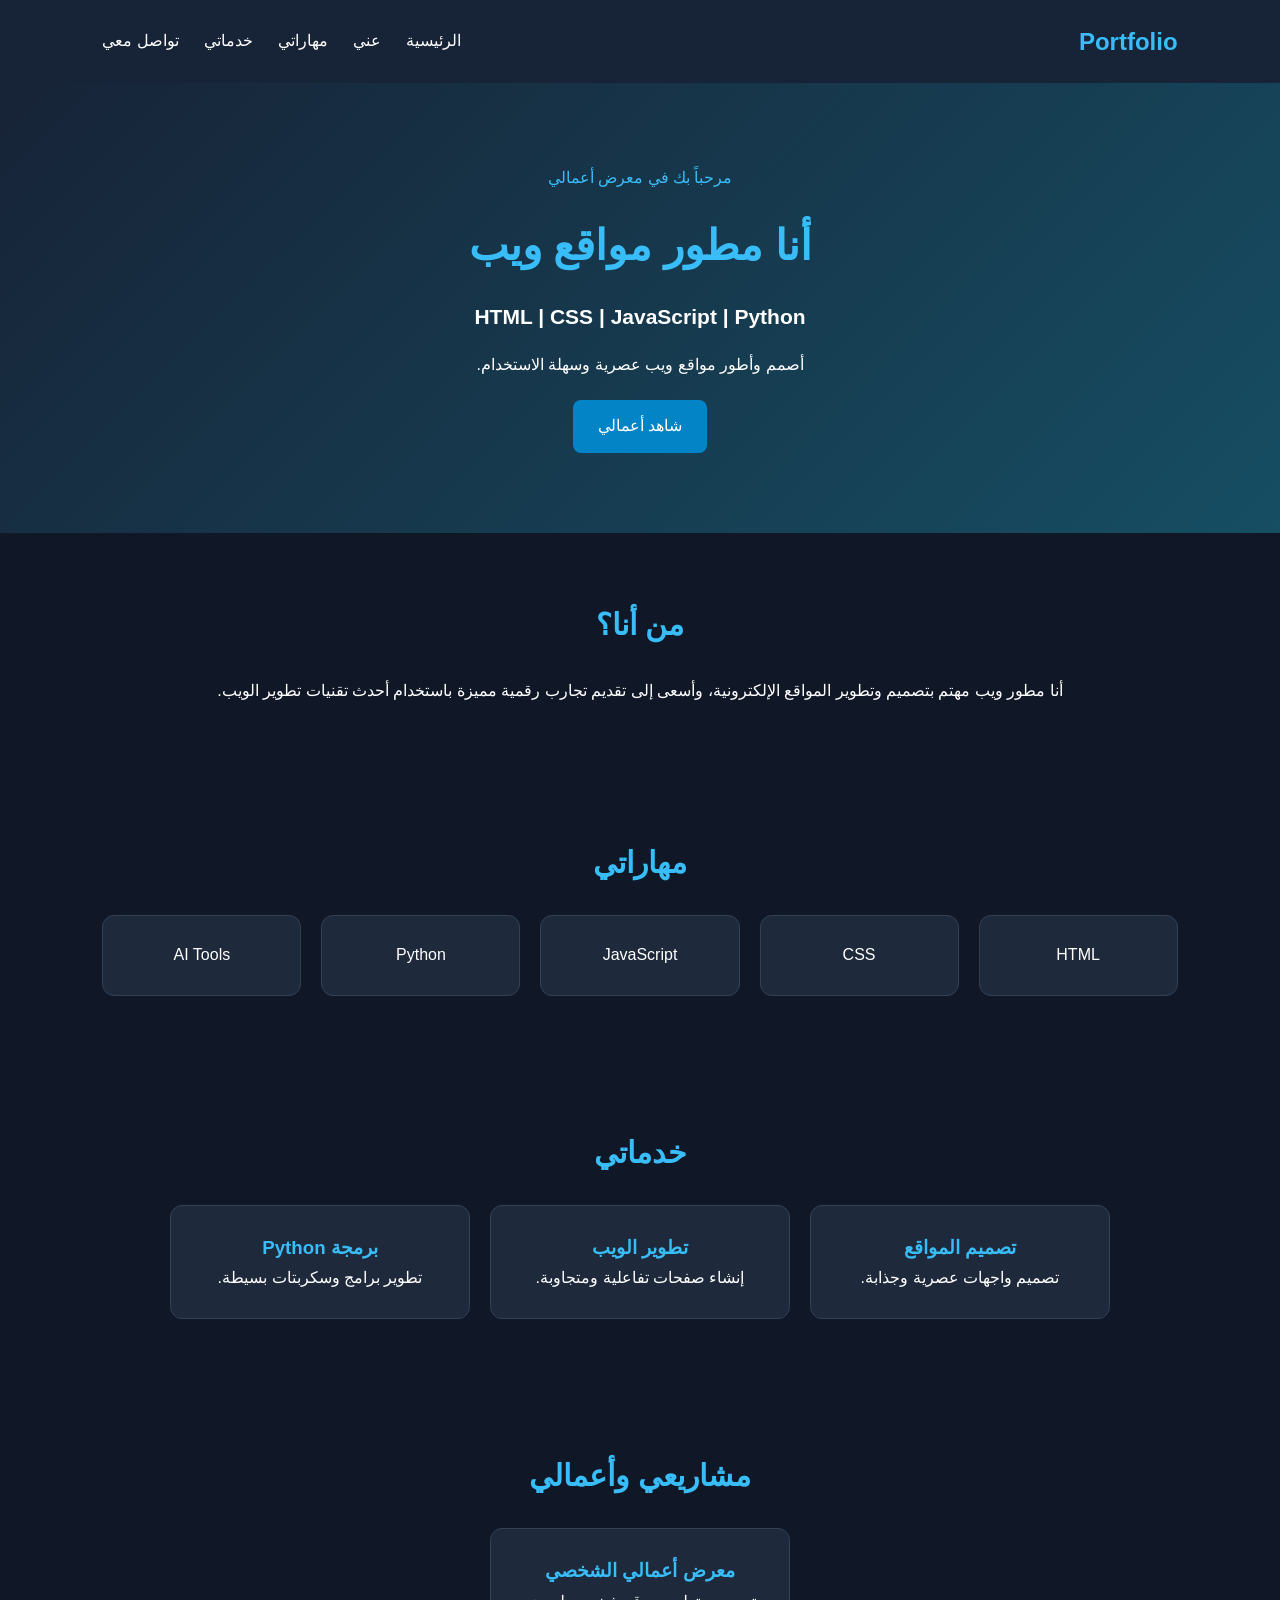
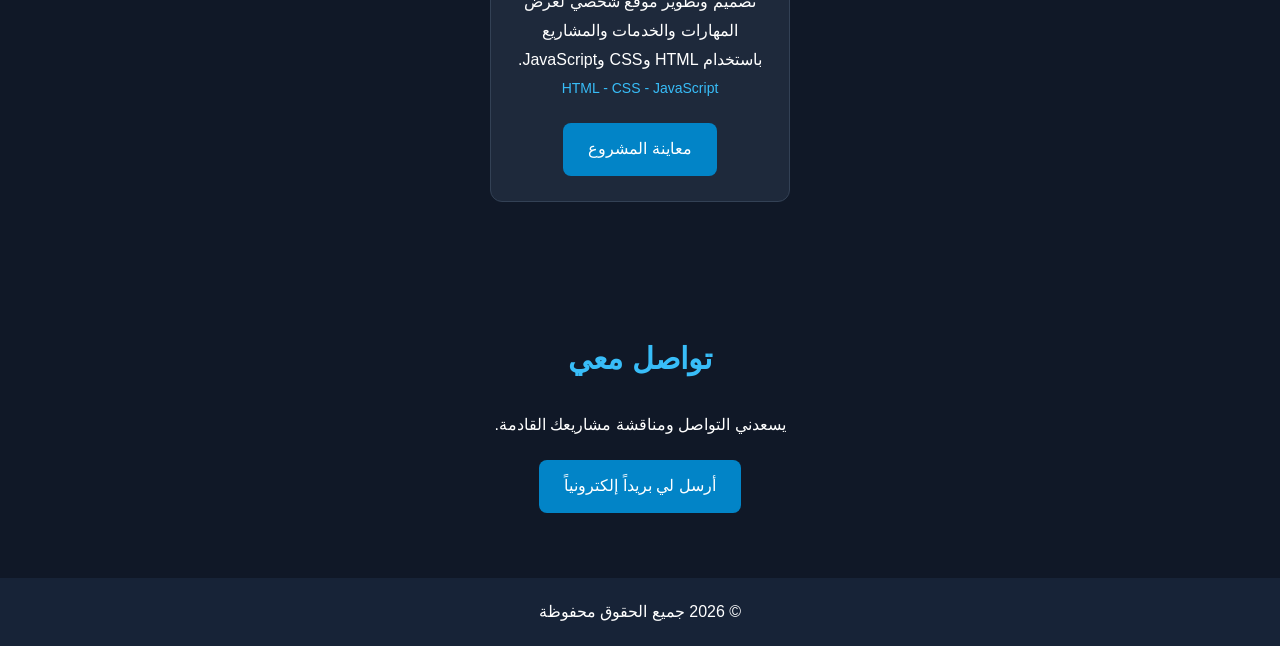
==== index.html @ 1af6b7c2 "Add files via upload" ====
<!DOCTYPE html>
<html lang="ar" dir="rtl">
<head>
    <meta charset="UTF-8">
    <meta name="viewport" content="width=device-width, initial-scale=1.0">
    <title>معرض أعمالي | مطور ويب</title>
    <link rel="stylesheet" href="style.css">
</head>
<body>

<header>
    <nav class="navbar">
        <h2 class="logo">Portfolio</h2>
        <button id="menuBtn" aria-label="فتح القائمة">☰</button>
        <ul id="navLinks">
            <li><a href="#home">الرئيسية</a></li>
            <li><a href="#about">عني</a></li>
            <li><a href="#skills">مهاراتي</a></li>
            <li><a href="#services">خدماتي</a></li>
            <li><a href="#contact">تواصل معي</a></li>
        </ul>
    </nav>
</header>

<section id="home" class="hero">
    <div>
        <p class="welcome">مرحباً بك في معرض أعمالي</p>
        <h1>أنا مطور مواقع ويب</h1>
        <h2>HTML | CSS | JavaScript | Python</h2>
        <p>أصمم وأطور مواقع ويب عصرية وسهلة الاستخدام.</p>
        <a href="#projects" class="btn">شاهد أعمالي</a>
    </div>
</section>

<section id="about" class="section">
    <h2>من أنا؟</h2>
    <p>
        أنا مطور ويب مهتم بتصميم وتطوير المواقع الإلكترونية،
        وأسعى إلى تقديم تجارب رقمية مميزة باستخدام أحدث
        تقنيات تطوير الويب.
    </p>
</section>

<section id="skills" class="section">
    <h2>مهاراتي</h2>
    <div class="cards">
        <div class="card">HTML</div>
        <div class="card">CSS</div>
        <div class="card">JavaScript</div>
        <div class="card">Python</div>
        <div class="card">AI Tools</div>
    </div>
</section>

<section id="services" class="section">
    <h2>خدماتي</h2>
    <div class="cards">
        <div class="card">
            <h3>تصميم المواقع</h3>
            <p>تصميم واجهات عصرية وجذابة.</p>
        </div>
        <div class="card">
            <h3>تطوير الويب</h3>
            <p>إنشاء صفحات تفاعلية ومتجاوبة.</p>
        </div>
        <div class="card">
            <h3>برمجة Python</h3>
            <p>تطوير برامج وسكربتات بسيطة.</p>
        </div>
    </div>
</section>


<section id="projects" class="section">
    <h2>مشاريعي وأعمالي</h2>

    <div class="cards">
        <div class="card">
            <h3>معرض أعمالي الشخصي</h3>
            <p>
                تصميم وتطوير موقع شخصي لعرض المهارات
                والخدمات والمشاريع باستخدام HTML وCSS
                وJavaScript.
            </p>
            <span>HTML - CSS - JavaScript</span>
            <br>
            <a href="#home" class="btn">معاينة المشروع</a>
        </div>
    </div>
</section>


<section id="contact" class="section">
    <h2>تواصل معي</h2>
    <p>يسعدني التواصل ومناقشة مشاريعك القادمة.</p>
    <a href="mailto:YOUR_EMAIL@example.com" class="btn">
        أرسل لي بريداً إلكترونياً
    </a>
</section>

<footer>
    <p>© 2026 جميع الحقوق محفوظة</p>
</footer>

<script src="script.js"></script>
</body>
</html>
---- style.css ----
* {
    margin: 0;
    padding: 0;
    box-sizing: border-box;
}

html {
    scroll-behavior: smooth;
}

body {
    font-family: Arial, sans-serif;
    background: #101827;
    color: white;
    line-height: 1.8;
}

.navbar {
    display: flex;
    justify-content: space-between;
    align-items: center;
    padding: 20px 8%;
    background: #172337;
}

.logo {
    color: #38bdf8;
}

.navbar ul {
    display: flex;
    list-style: none;
    gap: 25px;
}

.navbar a {
    color: white;
    text-decoration: none;
}

.navbar a:hover {
    color: #38bdf8;
}

#menuBtn {
    display: none;
    background: none;
    border: none;
    color: white;
    font-size: 25px;
    cursor: pointer;
}

.hero {
    min-height: 450px;
    display: flex;
    align-items: center;
    justify-content: center;
    text-align: center;
    padding: 60px 20px;
    background: linear-gradient(135deg, #172337, #164e63);
}

.hero h1 {
    font-size: 42px;
    color: #38bdf8;
    margin: 15px 0;
}

.hero h2 {
    font-size: 21px;
    margin-bottom: 15px;
}

.welcome {
    color: #38bdf8;
}

.btn {
    display: inline-block;
    background: #0284c7;
    color: white;
    padding: 12px 25px;
    border-radius: 8px;
    text-decoration: none;
    margin-top: 20px;
}

.btn:hover {
    background: #0369a1;
}

.section {
    padding: 65px 8%;
    text-align: center;
}

.section h2 {
    color: #38bdf8;
    margin-bottom: 25px;
    font-size: 30px;
}

.cards {
    display: flex;
    justify-content: center;
    flex-wrap: wrap;
    gap: 20px;
}

.card {
    background: #1e293b;
    padding: 25px;
    border-radius: 12px;
    min-width: 180px;
    flex: 1;
    max-width: 300px;
    border: 1px solid #334155;
}

.card h3 {
    color: #38bdf8;
}

.card span {
    color: #38bdf8;
    font-size: 14px;
}

footer {
    background: #172337;
    text-align: center;
    padding: 20px;
}

@media (max-width: 768px) {
    .navbar ul {
        display: none;
        position: absolute;
        top: 70px;
        right: 0;
        width: 100%;
        background: #172337;
        flex-direction: column;
        text-align: center;
        padding: 20px;
    }

    .navbar ul.active {
        display: flex;
    }

    #menuBtn {
        display: block;
    }

    .hero h1 {
        font-size: 30px;
    }

    .hero h2 {
        font-size: 17px;
    }

    .section {
        padding: 45px 5%;
    }
}
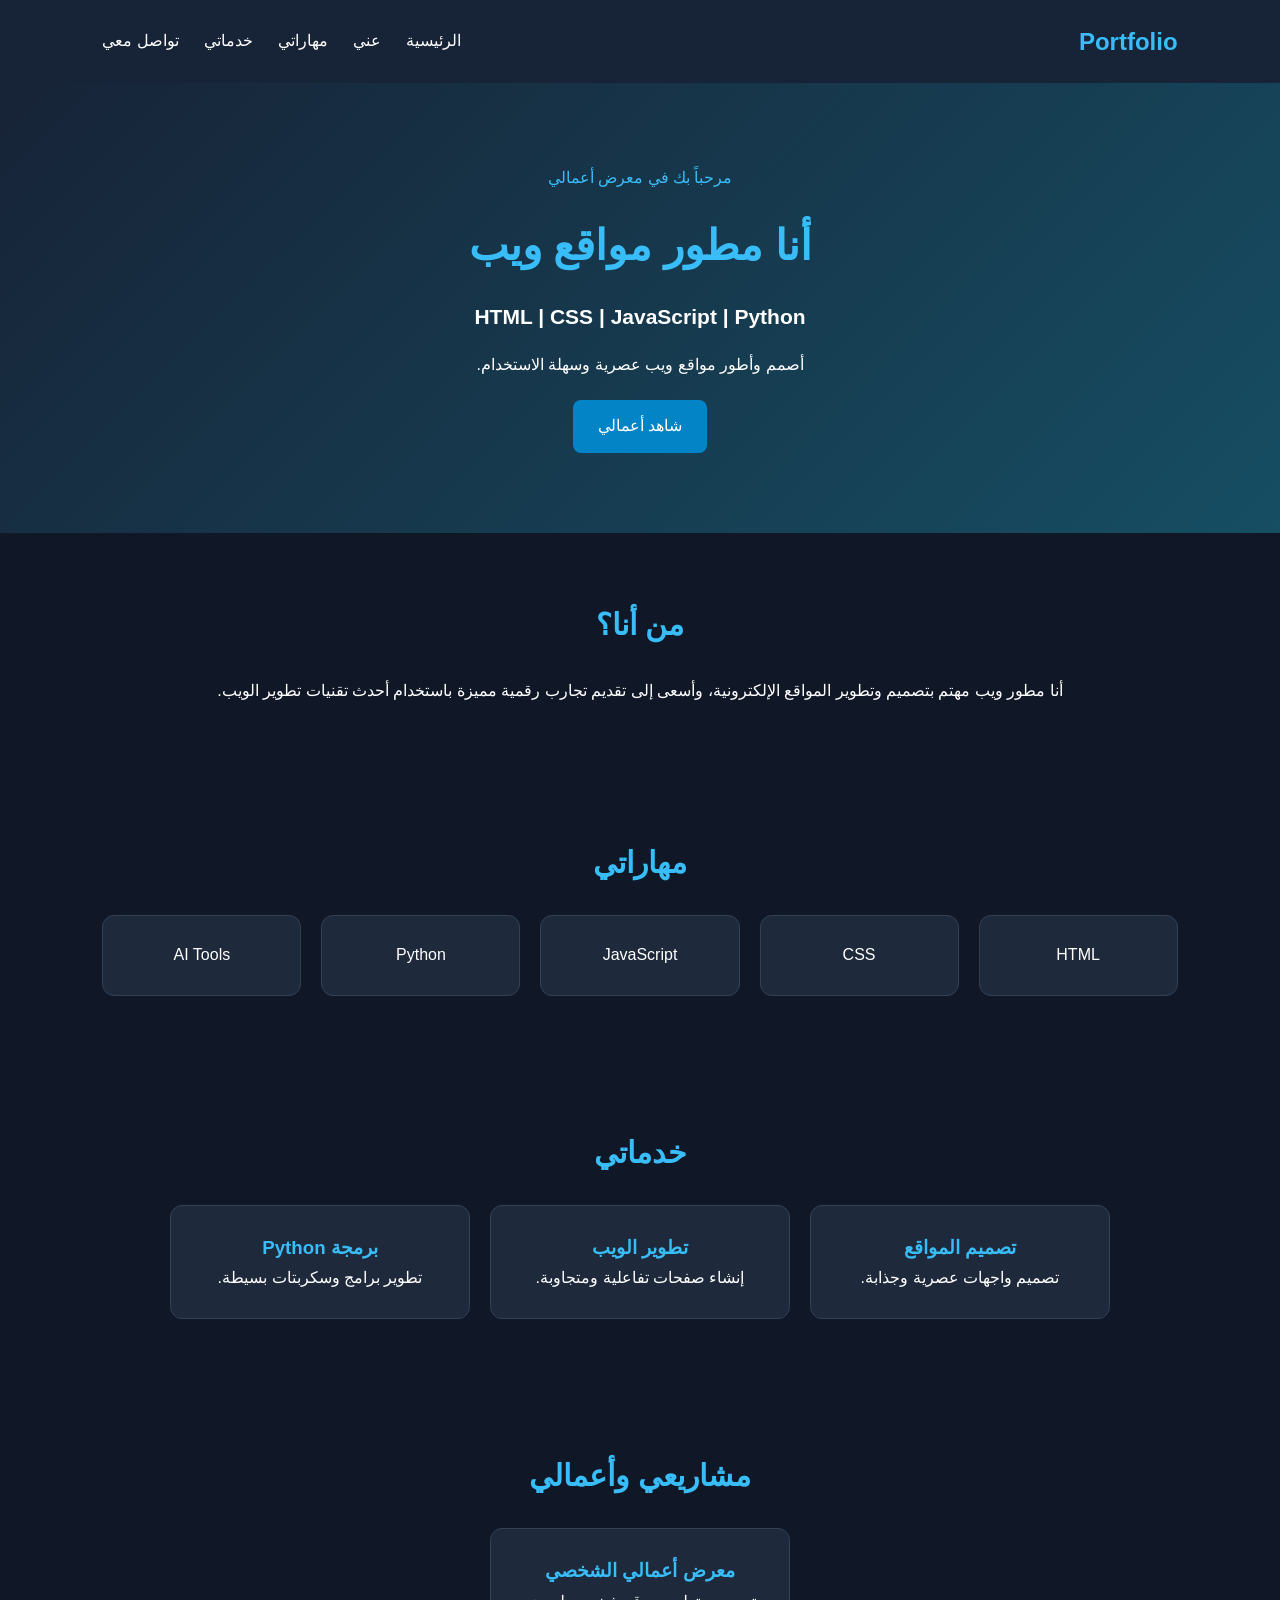
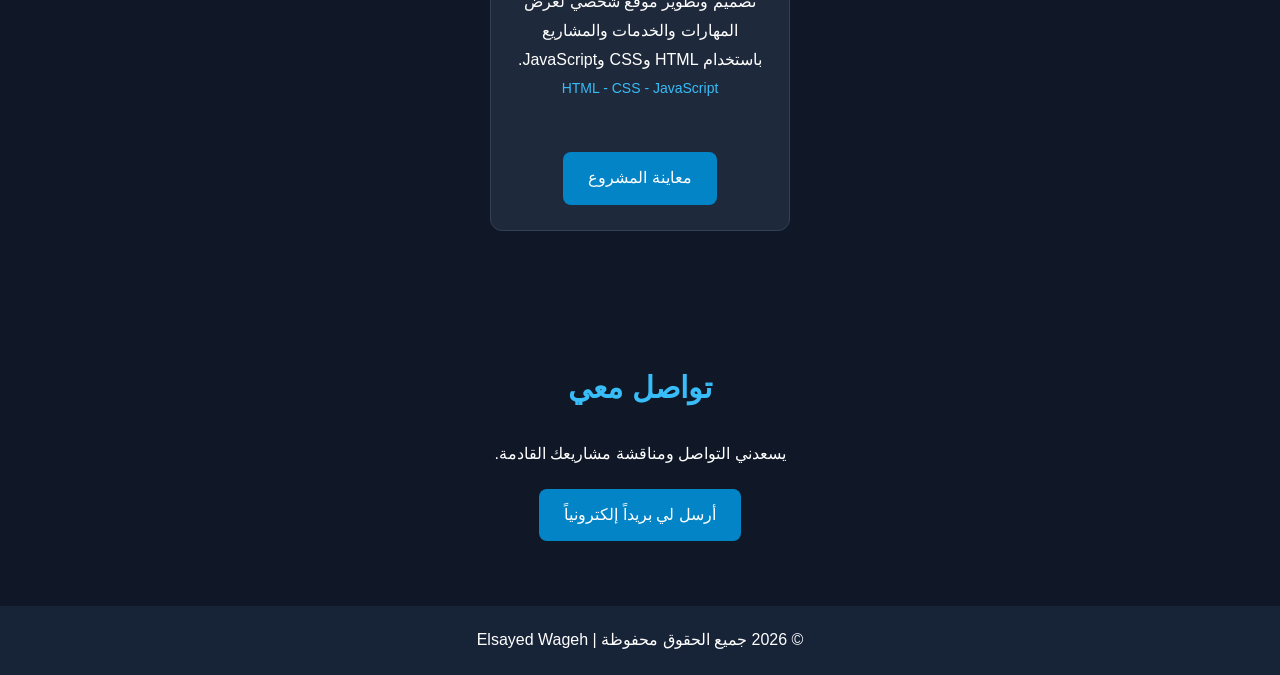
==== commit 0bc06bf9: "Revise portfolio page title and project references Updated the portfolio page title and project link" ====
--- a/index.html
+++ b/index.html
@@ -1,108 +1,163 @@
-
 <!DOCTYPE html>
 <html lang="ar" dir="rtl">
+
 <head>
     <meta charset="UTF-8">
     <meta name="viewport" content="width=device-width, initial-scale=1.0">
-    <title>معرض أعمالي | مطور ويب</title>
+    <title>معرض أعمالي | Elsayed Wageh</title>
     <link rel="stylesheet" href="style.css">
 </head>
+
 <body>
 
-<header>
-    <nav class="navbar">
-        <h2 class="logo">Portfolio</h2>
-        <button id="menuBtn" aria-label="فتح القائمة">☰</button>
-        <ul id="navLinks">
-            <li><a href="#home">الرئيسية</a></li>
-            <li><a href="#about">عني</a></li>
-            <li><a href="#skills">مهاراتي</a></li>
-            <li><a href="#services">خدماتي</a></li>
-            <li><a href="#contact">تواصل معي</a></li>
-        </ul>
-    </nav>
-</header>
+    <!-- Header -->
+    <header>
+        <nav class="navbar">
 
-<section id="home" class="hero">
-    <div>
-        <p class="welcome">مرحباً بك في معرض أعمالي</p>
-        <h1>أنا مطور مواقع ويب</h1>
-        <h2>HTML | CSS | JavaScript | Python</h2>
-        <p>أصمم وأطور مواقع ويب عصرية وسهلة الاستخدام.</p>
-        <a href="#projects" class="btn">شاهد أعمالي</a>
-    </div>
-</section>
+            <h2 class="logo">Portfolio</h2>
 
-<section id="about" class="section">
-    <h2>من أنا؟</h2>
-    <p>
-        أنا مطور ويب مهتم بتصميم وتطوير المواقع الإلكترونية،
-        وأسعى إلى تقديم تجارب رقمية مميزة باستخدام أحدث
-        تقنيات تطوير الويب.
-    </p>
-</section>
+            <ul id="navLinks">
+                <li><a href="#home">الرئيسية</a></li>
+                <li><a href="#about">عني</a></li>
+                <li><a href="#skills">مهاراتي</a></li>
+                <li><a href="#services">خدماتي</a></li>
+                <li><a href="#contact">تواصل معي</a></li>
+            </ul>
 
-<section id="skills" class="section">
-    <h2>مهاراتي</h2>
-    <div class="cards">
-        <div class="card">HTML</div>
-        <div class="card">CSS</div>
-        <div class="card">JavaScript</div>
-        <div class="card">Python</div>
-        <div class="card">AI Tools</div>
-    </div>
-</section>
+        </nav>
+    </header>
 
-<section id="services" class="section">
-    <h2>خدماتي</h2>
-    <div class="cards">
-        <div class="card">
-            <h3>تصميم المواقع</h3>
-            <p>تصميم واجهات عصرية وجذابة.</p>
+    <!-- Home -->
+    <section id="home" class="hero">
+
+        <div>
+            <p class="welcome">مرحباً بك في معرض أعمالي</p>
+
+            <h1>أنا مطور مواقع ويب</h1>
+
+            <h2>HTML | CSS | JavaScript | Python</h2>
+
+            <p>
+                أصمم وأطور مواقع ويب عصرية وسهلة الاستخدام.
+            </p>
+
+            <a href="projects.html" class="btn">
+                شاهد أعمالي
+            </a>
         </div>
-        <div class="card">
-            <h3>تطوير الويب</h3>
-            <p>إنشاء صفحات تفاعلية ومتجاوبة.</p>
+
+    </section>
+
+    <!-- About -->
+    <section id="about" class="section">
+
+        <h2>من أنا؟</h2>
+
+        <p>
+            أنا مطور ويب مهتم بتصميم وتطوير المواقع الإلكترونية،
+            وأسعى إلى تقديم تجارب رقمية مميزة باستخدام أحدث
+            تقنيات تطوير الويب.
+        </p>
+
+    </section>
+
+    <!-- Skills -->
+    <section id="skills" class="section">
+
+        <h2>مهاراتي</h2>
+
+        <div class="cards">
+
+            <div class="card">HTML</div>
+            <div class="card">CSS</div>
+            <div class="card">JavaScript</div>
+            <div class="card">Python</div>
+            <div class="card">AI Tools</div>
+
         </div>
-        <div class="card">
-            <h3>برمجة Python</h3>
-            <p>تطوير برامج وسكربتات بسيطة.</p>
+
+    </section>
+
+    <!-- Services -->
+    <section id="services" class="section">
+
+        <h2>خدماتي</h2>
+
+        <div class="cards">
+
+            <div class="card">
+                <h3>تصميم المواقع</h3>
+                <p>تصميم واجهات عصرية وجذابة.</p>
+            </div>
+
+            <div class="card">
+                <h3>تطوير الويب</h3>
+                <p>إنشاء صفحات تفاعلية ومتجاوبة.</p>
+            </div>
+
+            <div class="card">
+                <h3>برمجة Python</h3>
+                <p>تطوير برامج وسكربتات بسيطة.</p>
+            </div>
+
         </div>
-    </div>
-</section>
 
+    </section>
 
-<section id="projects" class="section">
-    <h2>مشاريعي وأعمالي</h2>
+    <!-- Projects -->
+    <section id="projects" class="section">
 
-    <div class="cards">
-        <div class="card">
-            <h3>معرض أعمالي الشخصي</h3>
-            <p>
-                تصميم وتطوير موقع شخصي لعرض المهارات
-                والخدمات والمشاريع باستخدام HTML وCSS
-                وJavaScript.
-            </p>
-            <span>HTML - CSS - JavaScript</span>
-            <br>
-            <a href="#home" class="btn">معاينة المشروع</a>
+        <h2>مشاريعي وأعمالي</h2>
+
+        <div class="cards">
+
+            <div class="card">
+
+                <h3>معرض أعمالي الشخصي</h3>
+
+                <p>
+                    تصميم وتطوير موقع شخصي لعرض المهارات
+                    والخدمات والمشاريع باستخدام HTML وCSS
+                    وJavaScript.
+                </p>
+
+                <span>HTML - CSS - JavaScript</span>
+
+                <br><br>
+
+                <a href="projects.html" class="btn">
+                    معاينة المشروع
+                </a>
+
+            </div>
+
         </div>
-    </div>
-</section>
 
+    </section>
 
-<section id="contact" class="section">
-    <h2>تواصل معي</h2>
-    <p>يسعدني التواصل ومناقشة مشاريعك القادمة.</p>
-    <a href="mailto:YOUR_EMAIL@example.com" class="btn">
-        أرسل لي بريداً إلكترونياً
-    </a>
-</section>
+    <!-- Contact -->
+    <section id="contact" class="section">
 
-<footer>
-    <p>© 2026 جميع الحقوق محفوظة</p>
-</footer>
+        <h2>تواصل معي</h2>
 
-<script src="script.js"></script>
+        <p>
+            يسعدني التواصل ومناقشة مشاريعك القادمة.
+        </p>
+
+        <a href="mailto:YOUR_EMAIL@example.com" class="btn">
+            أرسل لي بريداً إلكترونياً
+        </a>
+
+    </section>
+
+    <!-- Footer -->
+    <footer>
+
+        <p>© 2026 جميع الحقوق محفوظة | Elsayed Wageh</p>
+
+    </footer>
+
+    <script src="script.js"></script>
+
 </body>
 </html>
